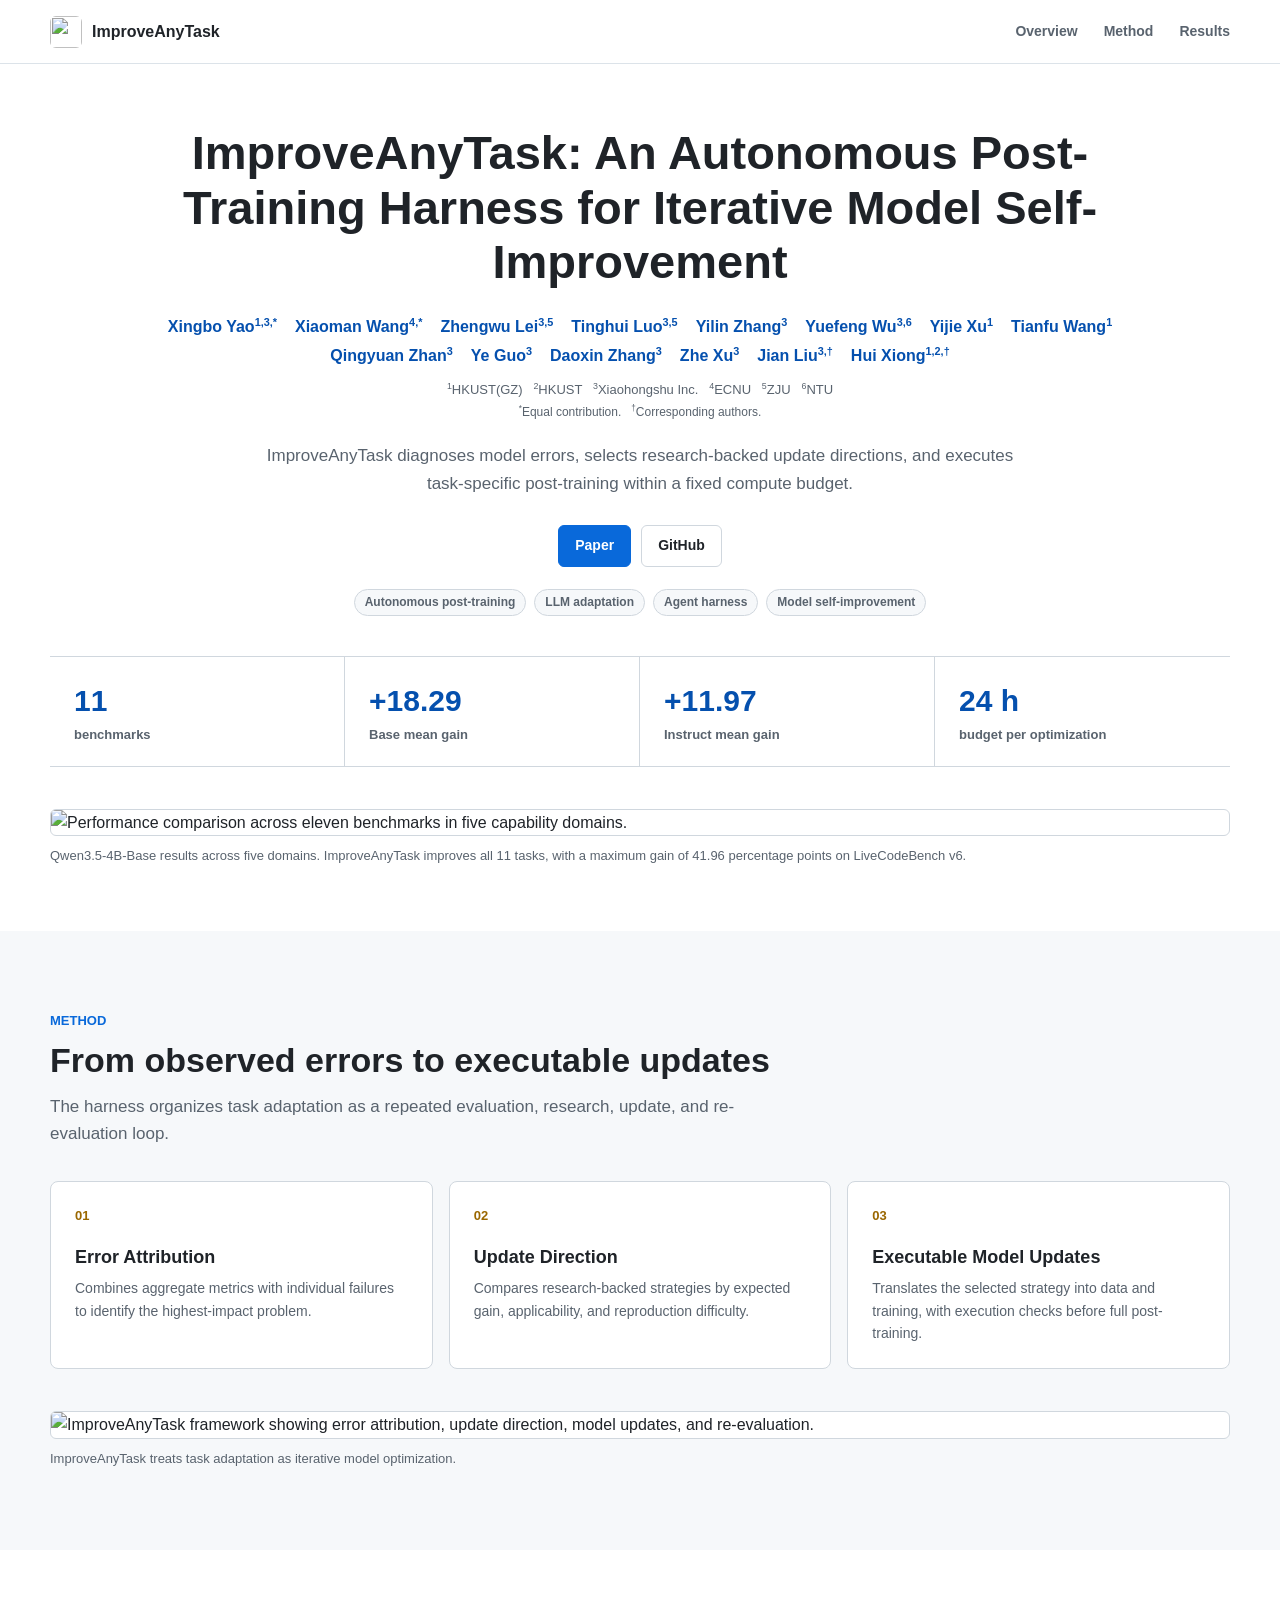
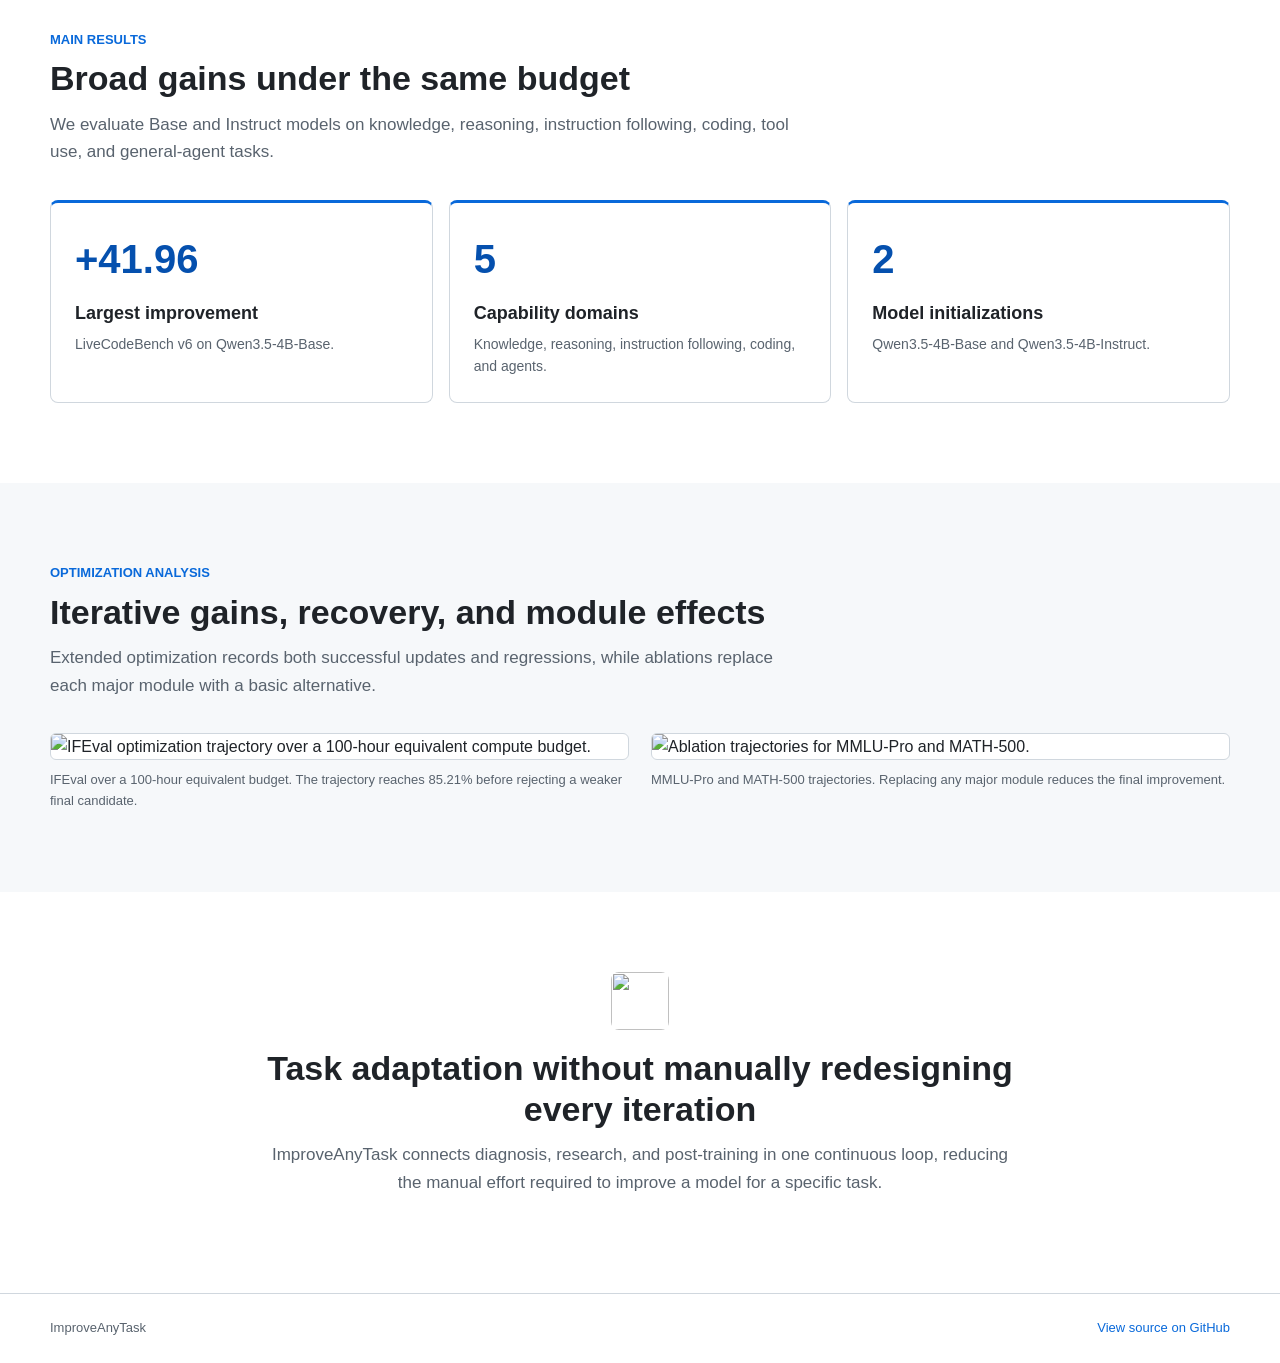
==== index.html @ 7ef72eec "Launch ImproveAnyTask project page" ====
<!doctype html>
<html lang="en">
<head>
  <meta charset="utf-8">
  <meta name="viewport" content="width=device-width, initial-scale=1">
  <meta name="description" content="ImproveAnyTask is an autonomous post-training harness that iteratively diagnoses errors, selects research-backed strategies, and improves LLM task performance.">
  <meta name="keywords" content="ImproveAnyTask, autonomous post-training, model self-improvement, agent harness, LLM adaptation, data curation, task-specific fine-tuning, error attribution, AI agents">
  <meta name="robots" content="index,follow">
  <link rel="canonical" href="https://improveanytask.github.io/">
  <meta property="og:type" content="website">
  <meta property="og:title" content="ImproveAnyTask: An Autonomous Post-Training Harness">
  <meta property="og:description" content="Iterative error attribution, research-backed strategy selection, and executable model updates for task-specific LLM improvement.">
  <meta property="og:url" content="https://improveanytask.github.io/">
  <meta property="og:image" content="https://improveanytask.github.io/assets/teaser.png">
  <meta name="twitter:card" content="summary_large_image">
  <meta name="citation_title" content="ImproveAnyTask: An Autonomous Post-Training Harness for Iterative Model Self-Improvement">
  <meta name="citation_author" content="Xingbo Yao">
  <meta name="citation_author" content="Xiaoman Wang">
  <meta name="citation_author" content="Zhengwu Lei">
  <meta name="citation_author" content="Tinghui Luo">
  <meta name="citation_author" content="Yilin Zhang">
  <meta name="citation_author" content="Yuefeng Wu">
  <meta name="citation_author" content="Yijie Xu">
  <meta name="citation_author" content="Tianfu Wang">
  <meta name="citation_author" content="Qingyuan Zhan">
  <meta name="citation_author" content="Ye Guo">
  <meta name="citation_author" content="Daoxin Zhang">
  <meta name="citation_author" content="Zhe Xu">
  <meta name="citation_author" content="Jian Liu">
  <meta name="citation_author" content="Hui Xiong">
  <meta name="citation_publication_date" content="2026">
  <meta name="citation_pdf_url" content="https://arxiv.org/">
  <title>ImproveAnyTask</title>
  <link rel="icon" href="assets/logo.png">
  <link rel="stylesheet" href="styles.css">
  <script type="application/ld+json">
  {
    "@context": "https://schema.org",
    "@type": "ScholarlyArticle",
    "headline": "ImproveAnyTask: An Autonomous Post-Training Harness for Iterative Model Self-Improvement",
    "description": "An autonomous post-training harness that iteratively diagnoses model errors, selects research-backed update directions, and executes task-specific model updates under a fixed compute budget.",
    "datePublished": "2026",
    "keywords": ["autonomous post-training", "model self-improvement", "LLM adaptation", "agent harness", "error attribution", "data curation"],
    "author": [
      {"@type":"Person","name":"Xingbo Yao"},
      {"@type":"Person","name":"Xiaoman Wang"},
      {"@type":"Person","name":"Zhengwu Lei"},
      {"@type":"Person","name":"Tinghui Luo"},
      {"@type":"Person","name":"Yilin Zhang"},
      {"@type":"Person","name":"Yuefeng Wu"},
      {"@type":"Person","name":"Yijie Xu"},
      {"@type":"Person","name":"Tianfu Wang"},
      {"@type":"Person","name":"Qingyuan Zhan"},
      {"@type":"Person","name":"Ye Guo"},
      {"@type":"Person","name":"Daoxin Zhang"},
      {"@type":"Person","name":"Zhe Xu"},
      {"@type":"Person","name":"Jian Liu"},
      {"@type":"Person","name":"Hui Xiong"}
    ],
    "url": "https://improveanytask.github.io/",
    "image": "https://improveanytask.github.io/assets/teaser.png"
  }
  </script>
</head>
<body>
  <header class="site-header">
    <a class="brand" href="#top" aria-label="ImproveAnyTask home">
      <img src="assets/logo.png" alt="" width="32" height="32">
      <span>ImproveAnyTask</span>
    </a>
    <nav aria-label="Primary navigation">
      <a href="#overview">Overview</a>
      <a href="#method">Method</a>
      <a href="#results">Results</a>
    </nav>
  </header>

  <main id="top">
    <section class="hero" id="overview">
      <div class="hero-copy">
        <h1>ImproveAnyTask: An Autonomous Post-Training Harness for Iterative Model Self-Improvement</h1>
        <div class="authors" aria-label="Authors">
          <span>Xingbo Yao<sup>1,3,*</sup></span>
          <span>Xiaoman Wang<sup>4,*</sup></span>
          <span>Zhengwu Lei<sup>3,5</sup></span>
          <span>Tinghui Luo<sup>3,5</sup></span>
          <span>Yilin Zhang<sup>3</sup></span>
          <span>Yuefeng Wu<sup>3,6</sup></span>
          <span>Yijie Xu<sup>1</sup></span>
          <span>Tianfu Wang<sup>1</sup></span>
          <span>Qingyuan Zhan<sup>3</sup></span>
          <span>Ye Guo<sup>3</sup></span>
          <span>Daoxin Zhang<sup>3</sup></span>
          <span>Zhe Xu<sup>3</sup></span>
          <span>Jian Liu<sup>3,†</sup></span>
          <span>Hui Xiong<sup>1,2,†</sup></span>
        </div>
        <p class="affiliations">
          <sup>1</sup>HKUST(GZ) &nbsp; <sup>2</sup>HKUST &nbsp; <sup>3</sup>Xiaohongshu Inc. &nbsp;
          <sup>4</sup>ECNU &nbsp; <sup>5</sup>ZJU &nbsp; <sup>6</sup>NTU<br>
          <small><sup>*</sup>Equal contribution. &nbsp; <sup>†</sup>Corresponding authors.</small>
        </p>
        <p class="summary">
          ImproveAnyTask diagnoses model errors, selects research-backed update directions,
          and executes task-specific post-training within a fixed compute budget.
        </p>
        <div class="actions">
          <a class="button primary" href="https://arxiv.org/" rel="noopener">Paper</a>
          <a class="button" href="https://github.com/improveanytask/improveanytask.github.io" rel="noopener">GitHub</a>
        </div>
        <div class="topic-list" aria-label="Research topics">
          <span>Autonomous post-training</span>
          <span>LLM adaptation</span>
          <span>Agent harness</span>
          <span>Model self-improvement</span>
        </div>
      </div>

      <div class="headline-stats" aria-label="Headline results">
        <div><strong>11</strong><span>benchmarks</span></div>
        <div><strong>+18.29</strong><span>Base mean gain</span></div>
        <div><strong>+11.97</strong><span>Instruct mean gain</span></div>
        <div><strong>24 h</strong><span>budget per optimization</span></div>
      </div>

      <figure class="hero-figure">
        <img src="assets/teaser.png" alt="Performance comparison across eleven benchmarks in five capability domains.">
        <figcaption>
          Qwen3.5-4B-Base results across five domains. ImproveAnyTask improves all 11 tasks,
          with a maximum gain of 41.96 percentage points on LiveCodeBench v6.
        </figcaption>
      </figure>
    </section>

    <section id="method" class="section band">
      <div class="section-heading">
        <p class="eyebrow">Method</p>
        <h2>From observed errors to executable updates</h2>
        <p>
          The harness organizes task adaptation as a repeated evaluation, research, update,
          and re-evaluation loop.
        </p>
      </div>

      <div class="steps">
        <article>
          <span class="step-number">01</span>
          <h3>Error Attribution</h3>
          <p>Combines aggregate metrics with individual failures to identify the highest-impact problem.</p>
        </article>
        <article>
          <span class="step-number">02</span>
          <h3>Update Direction</h3>
          <p>Compares research-backed strategies by expected gain, applicability, and reproduction difficulty.</p>
        </article>
        <article>
          <span class="step-number">03</span>
          <h3>Executable Model Updates</h3>
          <p>Translates the selected strategy into data and training, with execution checks before full post-training.</p>
        </article>
      </div>

      <figure class="wide-figure">
        <img src="assets/framework.png" alt="ImproveAnyTask framework showing error attribution, update direction, model updates, and re-evaluation.">
        <figcaption>ImproveAnyTask treats task adaptation as iterative model optimization.</figcaption>
      </figure>
    </section>

    <section id="results" class="section">
      <div class="section-heading">
        <p class="eyebrow">Main results</p>
        <h2>Broad gains under the same budget</h2>
        <p>
          We evaluate Base and Instruct models on knowledge, reasoning, instruction following,
          coding, tool use, and general-agent tasks.
        </p>
      </div>

      <div class="result-grid">
        <article>
          <strong>+41.96</strong>
          <h3>Largest improvement</h3>
          <p>LiveCodeBench v6 on Qwen3.5-4B-Base.</p>
        </article>
        <article>
          <strong>5</strong>
          <h3>Capability domains</h3>
          <p>Knowledge, reasoning, instruction following, coding, and agents.</p>
        </article>
        <article>
          <strong>2</strong>
          <h3>Model initializations</h3>
          <p>Qwen3.5-4B-Base and Qwen3.5-4B-Instruct.</p>
        </article>
      </div>
    </section>

    <section id="analysis" class="section band">
      <div class="section-heading">
        <p class="eyebrow">Optimization analysis</p>
        <h2>Iterative gains, recovery, and module effects</h2>
        <p>
          Extended optimization records both successful updates and regressions, while ablations
          replace each major module with a basic alternative.
        </p>
      </div>

      <div class="analysis-grid">
        <figure>
          <img src="assets/ifeval-trajectory.png" alt="IFEval optimization trajectory over a 100-hour equivalent compute budget.">
          <figcaption>
            IFEval over a 100-hour equivalent budget. The trajectory reaches 85.21% before rejecting a weaker final candidate.
          </figcaption>
        </figure>
        <figure>
          <img src="assets/ablation.png" alt="Ablation trajectories for MMLU-Pro and MATH-500.">
          <figcaption>
            MMLU-Pro and MATH-500 trajectories. Replacing any major module reduces the final improvement.
          </figcaption>
        </figure>
      </div>
    </section>

    <section class="section closing">
      <img src="assets/logo.png" alt="" width="58" height="58">
      <h2>Task adaptation without manually redesigning every iteration</h2>
      <p>
        ImproveAnyTask connects diagnosis, research, and post-training in one continuous loop,
        reducing the manual effort required to improve a model for a specific task.
      </p>
    </section>
  </main>

  <footer>
    <span>ImproveAnyTask</span>
    <a href="https://github.com/improveanytask/improveanytask.github.io">View source on GitHub</a>
  </footer>
</body>
</html>
---- styles.css ----
:root {
  color-scheme: light;
  --ink: #1f2328;
  --muted: #59636e;
  --line: #d0d7de;
  --soft: #f6f8fa;
  --blue: #0969da;
  --blue-dark: #0550ae;
  --gold: #9a6700;
  --white: #ffffff;
  --page: 1180px;
}

* {
  box-sizing: border-box;
}

html {
  scroll-behavior: smooth;
}

body {
  margin: 0;
  color: var(--ink);
  background: var(--white);
  font-family: -apple-system, BlinkMacSystemFont, "Segoe UI", Helvetica, Arial, sans-serif;
  font-size: 16px;
  line-height: 1.6;
}

a {
  color: inherit;
}

img {
  display: block;
  max-width: 100%;
}

.site-header {
  position: sticky;
  top: 0;
  z-index: 20;
  display: flex;
  align-items: center;
  justify-content: space-between;
  min-height: 64px;
  padding: 10px max(24px, calc((100vw - var(--page)) / 2));
  border-bottom: 1px solid rgba(217, 224, 231, 0.9);
  background: rgba(255, 255, 255, 0.96);
  backdrop-filter: blur(12px);
}

.brand {
  display: inline-flex;
  align-items: center;
  gap: 10px;
  color: var(--ink);
  font-weight: 760;
  text-decoration: none;
}

.brand img {
  border-radius: 6px;
}

nav {
  display: flex;
  gap: 26px;
}

nav a {
  color: var(--muted);
  font-size: 14px;
  font-weight: 650;
  text-decoration: none;
}

nav a:hover,
nav a:focus-visible {
  color: var(--blue);
}

.hero,
.section {
  width: min(var(--page), calc(100% - 48px));
  margin: 0 auto;
}

.hero {
  padding: 62px 0 64px;
}

.hero-copy {
  max-width: 1040px;
  margin: 0 auto;
  text-align: center;
}

.eyebrow {
  margin: 0 0 8px;
  color: var(--blue);
  font-size: 13px;
  font-weight: 800;
  text-transform: uppercase;
}

h1,
h2,
h3,
p {
  margin-top: 0;
}

h1 {
  max-width: 1030px;
  margin: 0 auto 24px;
  font-size: 47px;
  line-height: 1.16;
}

.summary {
  max-width: 780px;
  margin-right: auto;
  margin-left: auto;
  color: var(--muted);
  font-size: 17px;
}

.authors {
  display: flex;
  flex-wrap: wrap;
  justify-content: center;
  gap: 4px 18px;
  max-width: 1000px;
  margin: 0 auto 10px;
  color: var(--blue-dark);
  font-size: 16px;
  font-weight: 600;
}

.authors sup,
.affiliations sup {
  font-size: 0.68em;
}

.affiliations {
  margin-bottom: 20px;
  color: var(--muted);
  font-size: 13px;
}

.affiliations small {
  font-size: 12px;
}

.actions {
  justify-content: center;
  display: flex;
  flex-wrap: wrap;
  gap: 10px;
  margin: 28px 0 44px;
}

.button {
  display: inline-flex;
  align-items: center;
  min-height: 42px;
  padding: 8px 16px;
  border: 1px solid var(--line);
  border-radius: 6px;
  font-size: 14px;
  font-weight: 750;
  text-decoration: none;
}

.button.primary {
  border-color: var(--blue);
  color: var(--white);
  background: var(--blue);
}

.button.primary:hover,
.button.primary:focus-visible {
  border-color: var(--blue-dark);
  background: var(--blue-dark);
}

.topic-list {
  display: flex;
  flex-wrap: wrap;
  justify-content: center;
  gap: 8px;
  margin: -22px 0 40px;
}

.topic-list span {
  padding: 3px 10px;
  border: 1px solid var(--line);
  border-radius: 999px;
  color: var(--muted);
  background: var(--soft);
  font-size: 12px;
  font-weight: 600;
}

.headline-stats {
  display: grid;
  grid-template-columns: repeat(4, minmax(0, 1fr));
  border-top: 1px solid var(--line);
  border-bottom: 1px solid var(--line);
}

.headline-stats div {
  padding: 20px 24px;
  border-right: 1px solid var(--line);
}

.headline-stats div:last-child {
  border-right: 0;
}

.headline-stats strong,
.headline-stats span {
  display: block;
}

.headline-stats strong {
  color: var(--blue-dark);
  font-size: 30px;
}

.headline-stats span {
  color: var(--muted);
  font-size: 13px;
  font-weight: 650;
}

figure {
  margin: 0;
}

.hero-figure,
.wide-figure {
  margin-top: 42px;
}

.hero-figure img,
.wide-figure img,
.analysis-grid img {
  width: 100%;
  border: 1px solid var(--line);
  border-radius: 6px;
  background: var(--white);
}

figcaption {
  margin-top: 10px;
  color: var(--muted);
  font-size: 13px;
}

.band {
  position: relative;
}

.band::before {
  position: absolute;
  z-index: -1;
  inset: 0 calc(50% - 50vw);
  background: var(--soft);
  content: "";
}

.section {
  padding: 80px 0;
}

.section-heading {
  max-width: 760px;
  margin-bottom: 34px;
}

h2 {
  margin-bottom: 12px;
  font-size: 34px;
  line-height: 1.2;
}

.section-heading > p:last-child,
.closing p {
  color: var(--muted);
  font-size: 17px;
}

.steps,
.result-grid {
  display: grid;
  grid-template-columns: repeat(3, minmax(0, 1fr));
  gap: 16px;
}

.steps article,
.result-grid article {
  padding: 24px;
  border: 1px solid var(--line);
  border-radius: 8px;
  background: var(--white);
}

.step-number {
  display: block;
  margin-bottom: 18px;
  color: var(--gold);
  font-size: 13px;
  font-weight: 850;
}

h3 {
  margin-bottom: 8px;
  font-size: 18px;
  line-height: 1.35;
}

.steps p,
.result-grid p {
  margin-bottom: 0;
  color: var(--muted);
  font-size: 14px;
}

.result-grid article {
  border-top: 3px solid var(--blue);
}

.result-grid strong {
  display: block;
  margin-bottom: 10px;
  color: var(--blue-dark);
  font-size: 40px;
}

.analysis-grid {
  display: grid;
  grid-template-columns: repeat(2, minmax(0, 1fr));
  gap: 22px;
}

.analysis-grid figure {
  min-width: 0;
}

.closing {
  max-width: 760px;
  text-align: center;
}

.closing img {
  margin: 0 auto 18px;
  border-radius: 8px;
}

footer {
  display: flex;
  justify-content: space-between;
  gap: 20px;
  padding: 24px max(24px, calc((100vw - var(--page)) / 2));
  border-top: 1px solid var(--line);
  color: var(--muted);
  font-size: 13px;
}

footer a {
  color: var(--blue);
  text-decoration: none;
}

@media (max-width: 820px) {
  .site-header {
    align-items: flex-start;
  }

  nav {
    gap: 14px;
  }

  .hero,
  .section {
    width: min(100% - 30px, var(--page));
  }

  .hero {
    padding-top: 52px;
  }

  h1 {
    font-size: 38px;
  }

  .headline-stats {
    grid-template-columns: repeat(2, minmax(0, 1fr));
  }

  .headline-stats div:nth-child(2) {
    border-right: 0;
  }

  .headline-stats div:nth-child(-n + 2) {
    border-bottom: 1px solid var(--line);
  }

  .steps,
  .result-grid,
  .analysis-grid {
    grid-template-columns: 1fr;
  }
}

@media (max-width: 560px) {
  .site-header {
    min-height: 58px;
  }

  nav a:nth-child(2) {
    display: none;
  }

  h1 {
    font-size: 31px;
  }

  h2 {
    font-size: 28px;
  }

  .authors {
    gap: 3px 12px;
    font-size: 14px;
  }

  .headline-stats div {
    padding: 16px;
  }

  footer {
    flex-direction: column;
  }
}
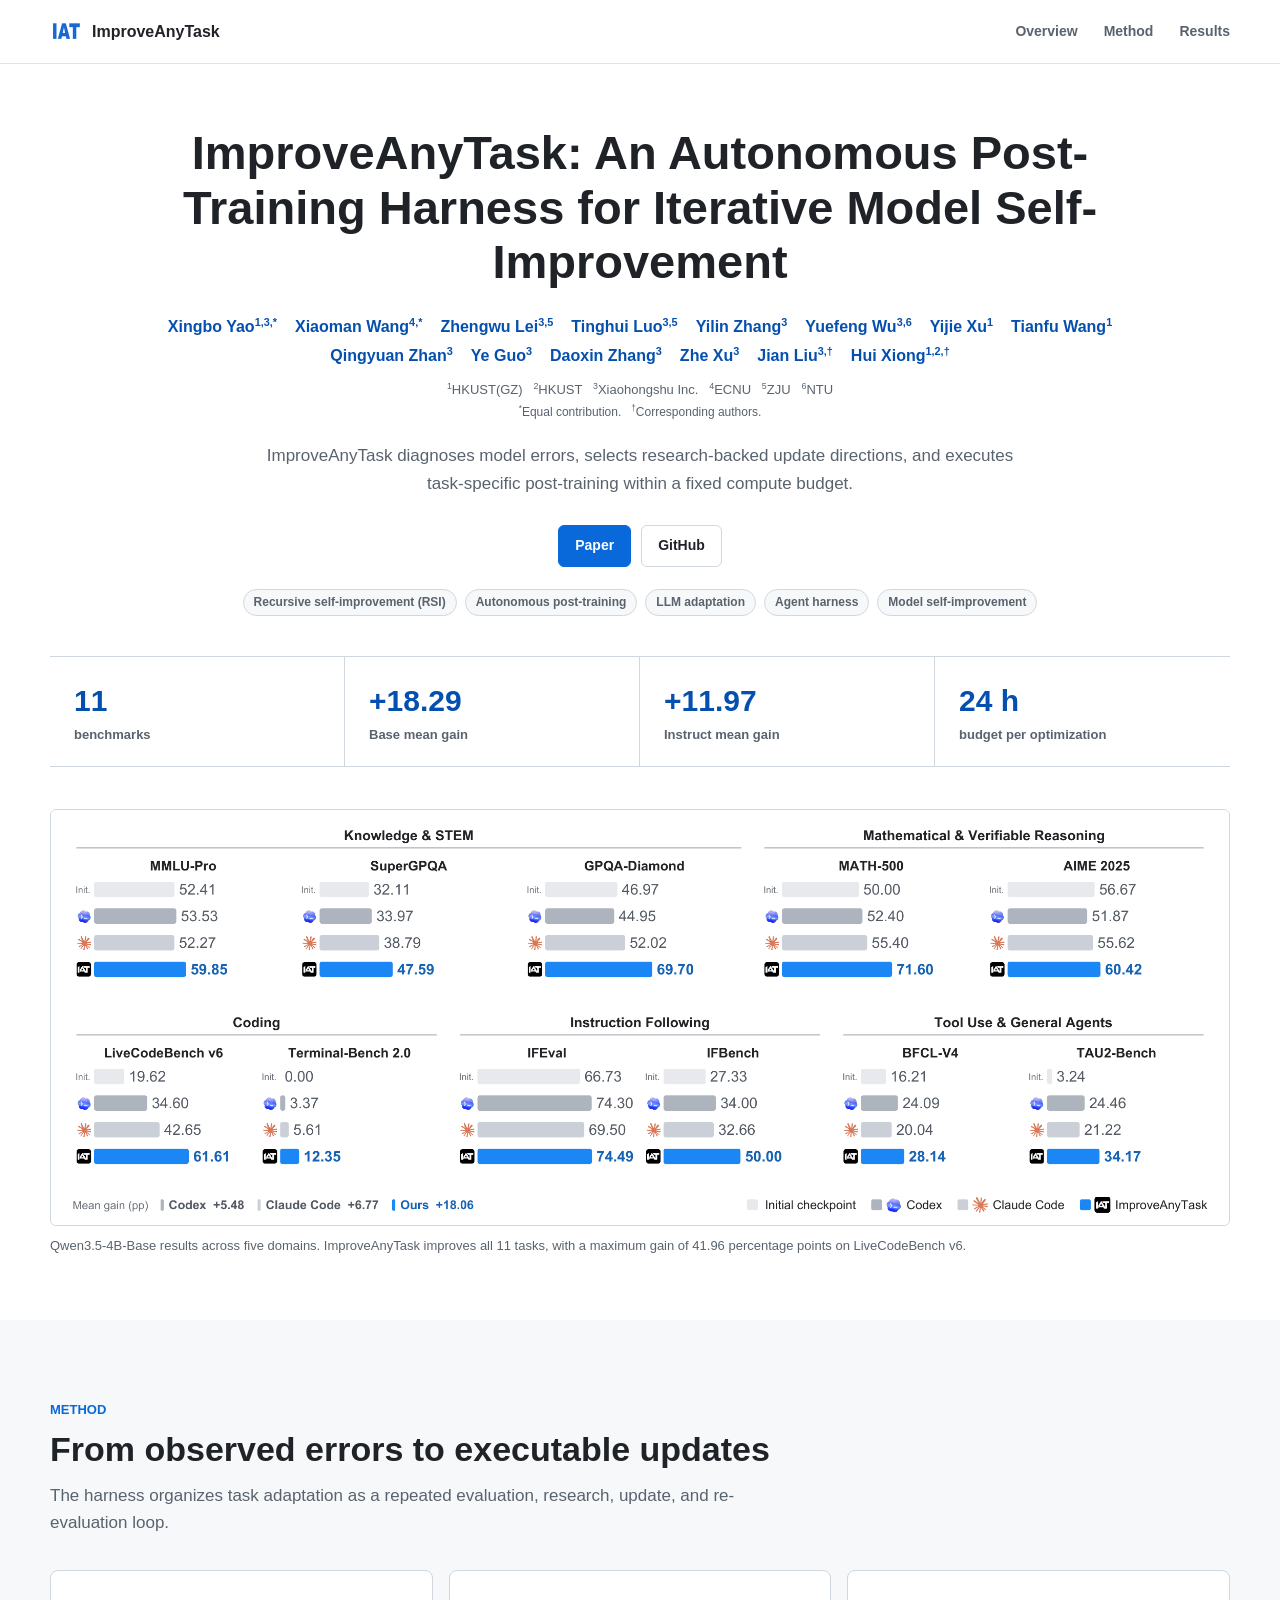
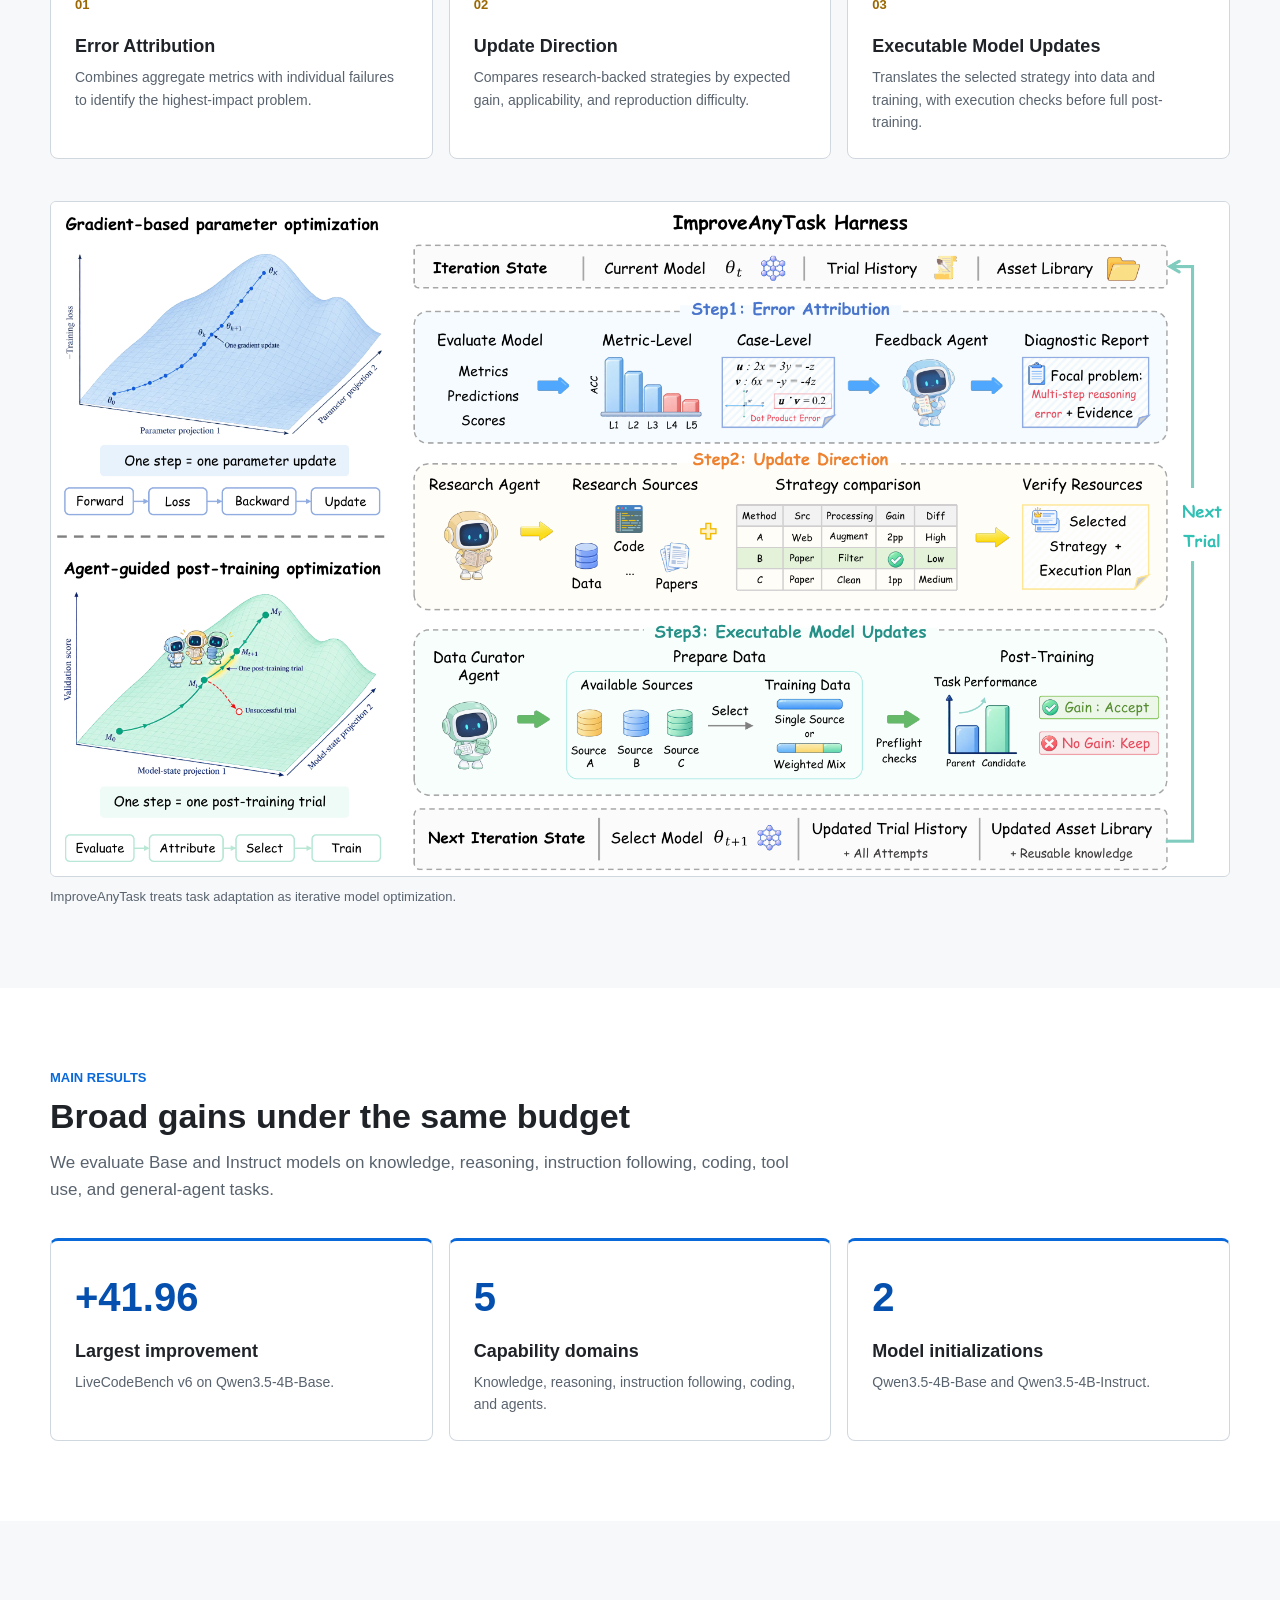
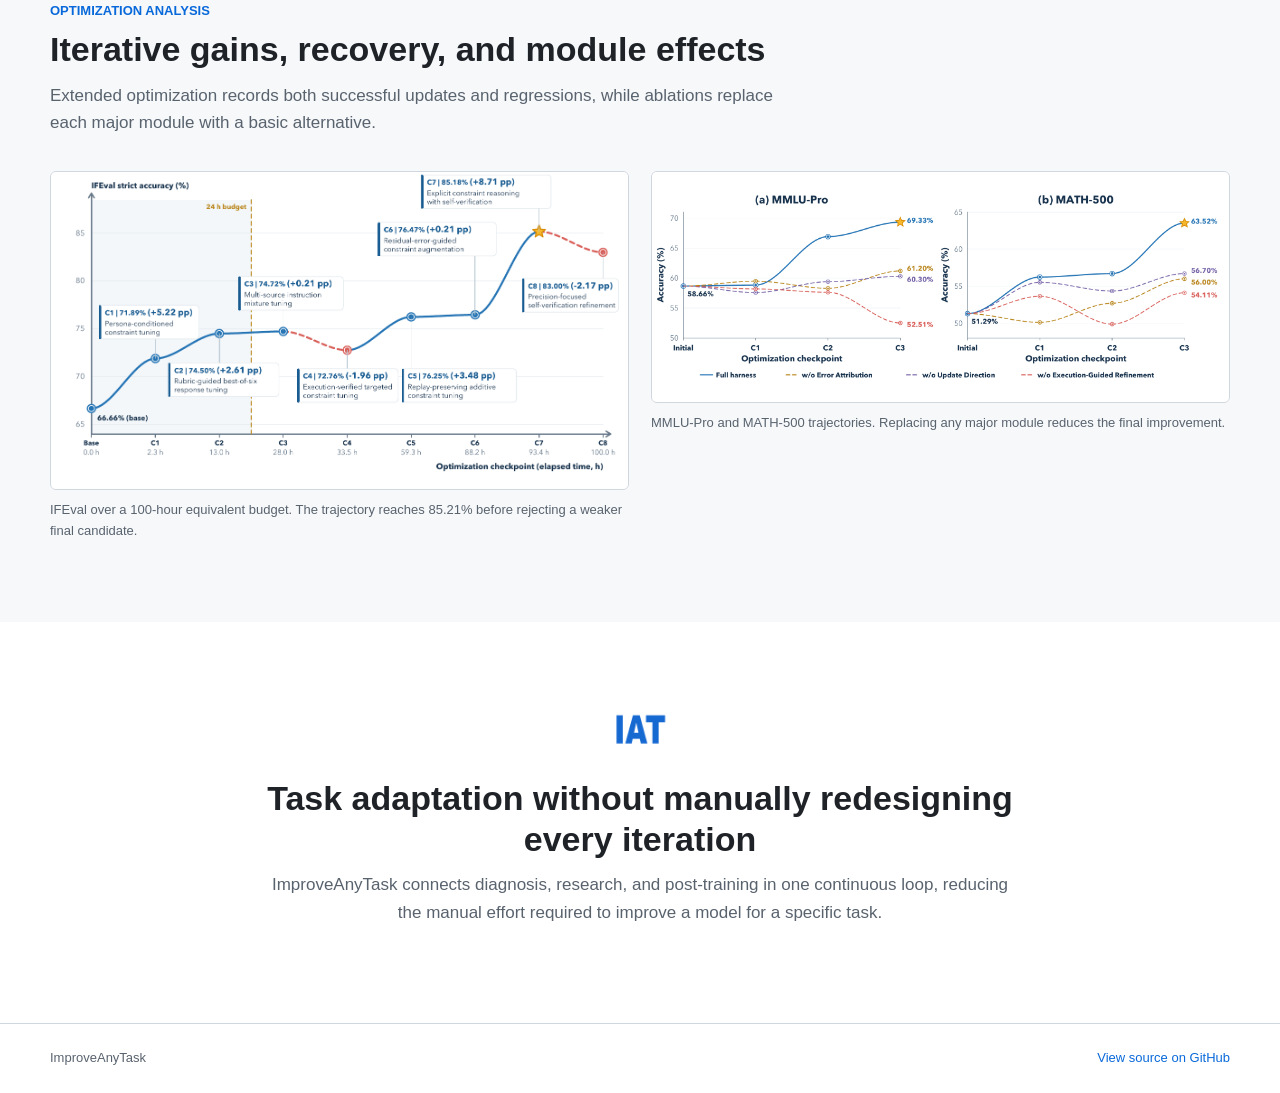
==== commit 1bf7d3ad: "Add recursive self-improvement keywords" ====
--- a/index.html
+++ b/index.html
@@ -3,13 +3,13 @@
 <head>
   <meta charset="utf-8">
   <meta name="viewport" content="width=device-width, initial-scale=1">
-  <meta name="description" content="ImproveAnyTask is an autonomous post-training harness that iteratively diagnoses errors, selects research-backed strategies, and improves LLM task performance.">
-  <meta name="keywords" content="ImproveAnyTask, autonomous post-training, model self-improvement, agent harness, LLM adaptation, data curation, task-specific fine-tuning, error attribution, AI agents">
+  <meta name="description" content="ImproveAnyTask is an autonomous post-training harness for iterative and recursive self-improvement of LLMs through error attribution, research-backed strategy selection, and executable model updates.">
+  <meta name="keywords" content="ImproveAnyTask, recursive self-improvement, RSI, recursive model self-improvement, iterative model self-improvement, self-evolving AI, autonomous model improvement, autonomous post-training, model self-improvement, agent harness, LLM adaptation, data curation, task-specific fine-tuning, error attribution, AI agents">
   <meta name="robots" content="index,follow">
   <link rel="canonical" href="https://improveanytask.github.io/">
   <meta property="og:type" content="website">
   <meta property="og:title" content="ImproveAnyTask: An Autonomous Post-Training Harness">
-  <meta property="og:description" content="Iterative error attribution, research-backed strategy selection, and executable model updates for task-specific LLM improvement.">
+  <meta property="og:description" content="An autonomous post-training harness for iterative and recursive self-improvement of LLMs through error attribution, research-backed strategy selection, and executable model updates.">
   <meta property="og:url" content="https://improveanytask.github.io/">
   <meta property="og:image" content="https://improveanytask.github.io/assets/teaser.png">
   <meta name="twitter:card" content="summary_large_image">
@@ -38,9 +38,9 @@
     "@context": "https://schema.org",
     "@type": "ScholarlyArticle",
     "headline": "ImproveAnyTask: An Autonomous Post-Training Harness for Iterative Model Self-Improvement",
-    "description": "An autonomous post-training harness that iteratively diagnoses model errors, selects research-backed update directions, and executes task-specific model updates under a fixed compute budget.",
+    "description": "An autonomous post-training harness for iterative and recursive self-improvement of LLMs through error attribution, research-backed update directions, and executable model updates under a fixed compute budget.",
     "datePublished": "2026",
-    "keywords": ["autonomous post-training", "model self-improvement", "LLM adaptation", "agent harness", "error attribution", "data curation"],
+    "keywords": ["recursive self-improvement", "RSI", "recursive model self-improvement", "iterative model self-improvement", "self-evolving AI", "autonomous model improvement", "autonomous post-training", "LLM adaptation", "agent harness", "error attribution", "data curation"],
     "author": [
       {"@type":"Person","name":"Xingbo Yao"},
       {"@type":"Person","name":"Xiaoman Wang"},
@@ -109,6 +109,7 @@
           <a class="button" href="https://github.com/improveanytask/improveanytask.github.io" rel="noopener">GitHub</a>
         </div>
         <div class="topic-list" aria-label="Research topics">
+          <span>Recursive self-improvement (RSI)</span>
           <span>Autonomous post-training</span>
           <span>LLM adaptation</span>
           <span>Agent harness</span>
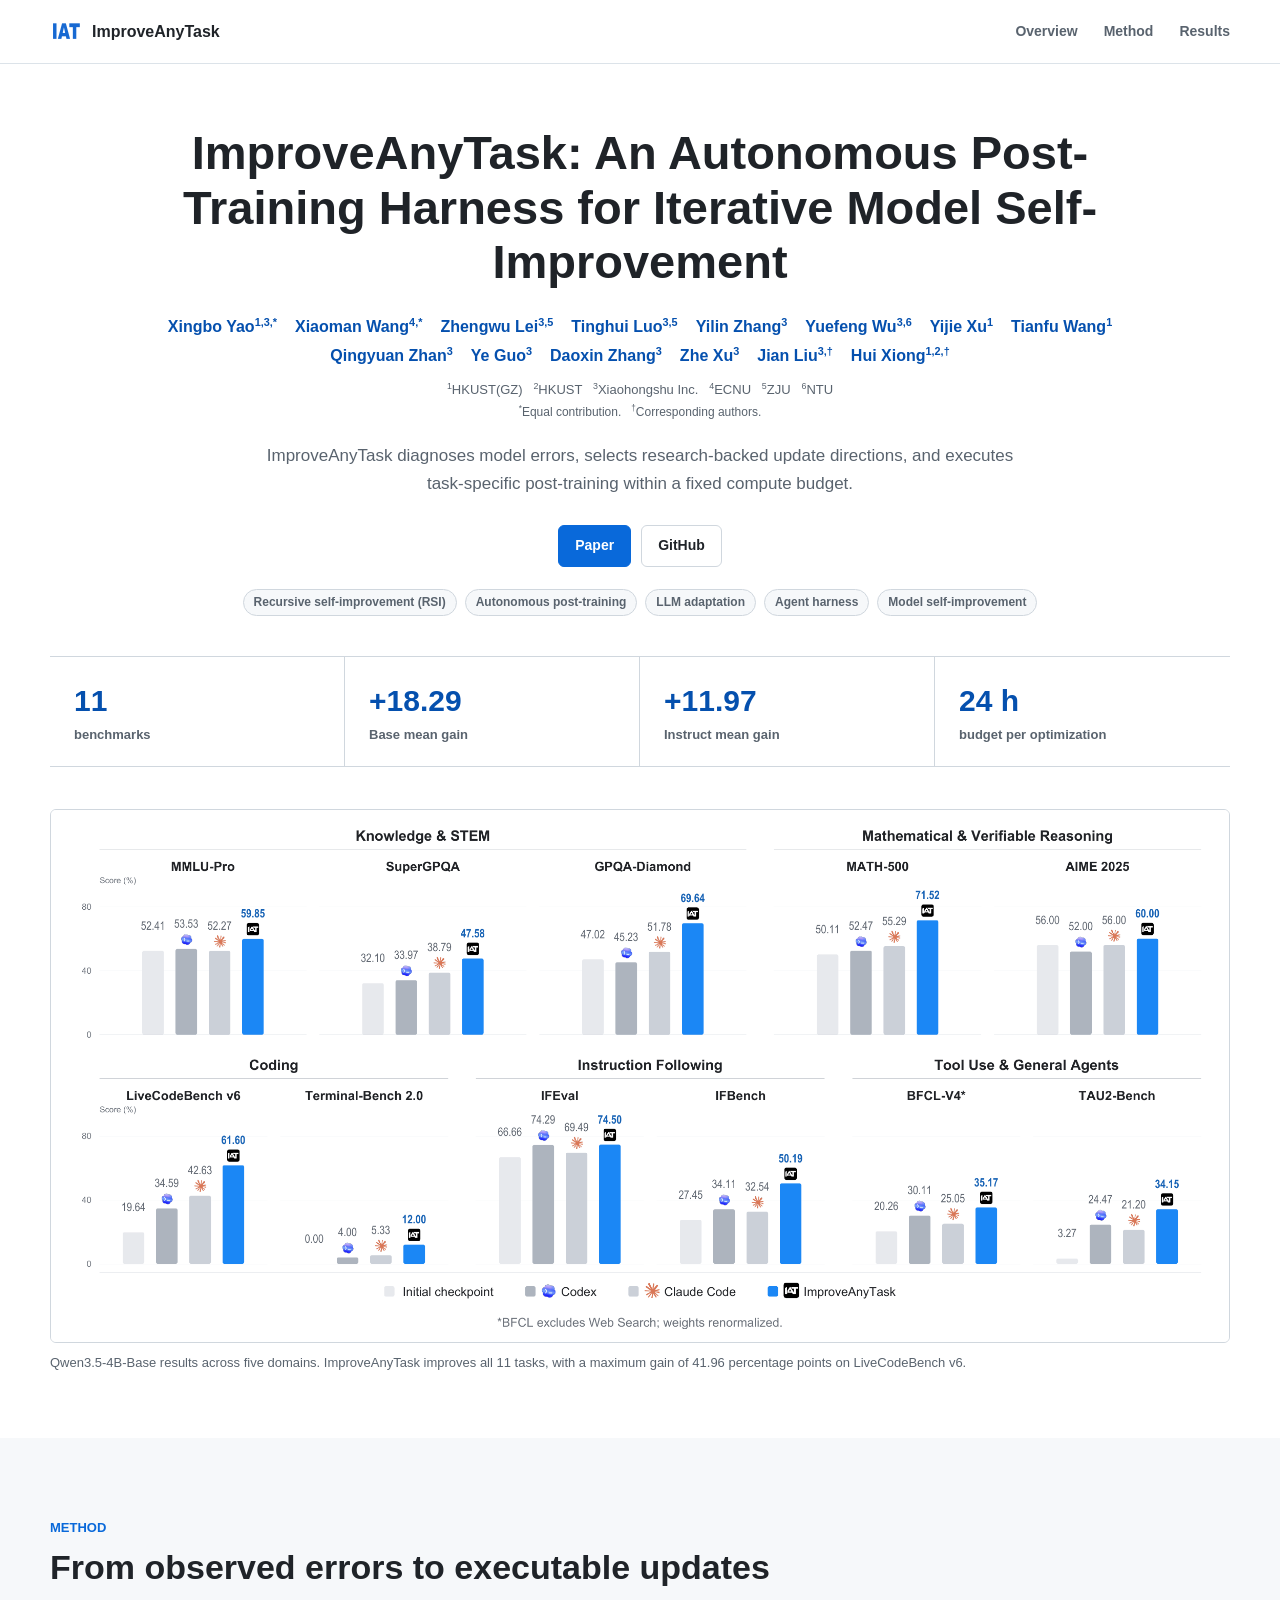
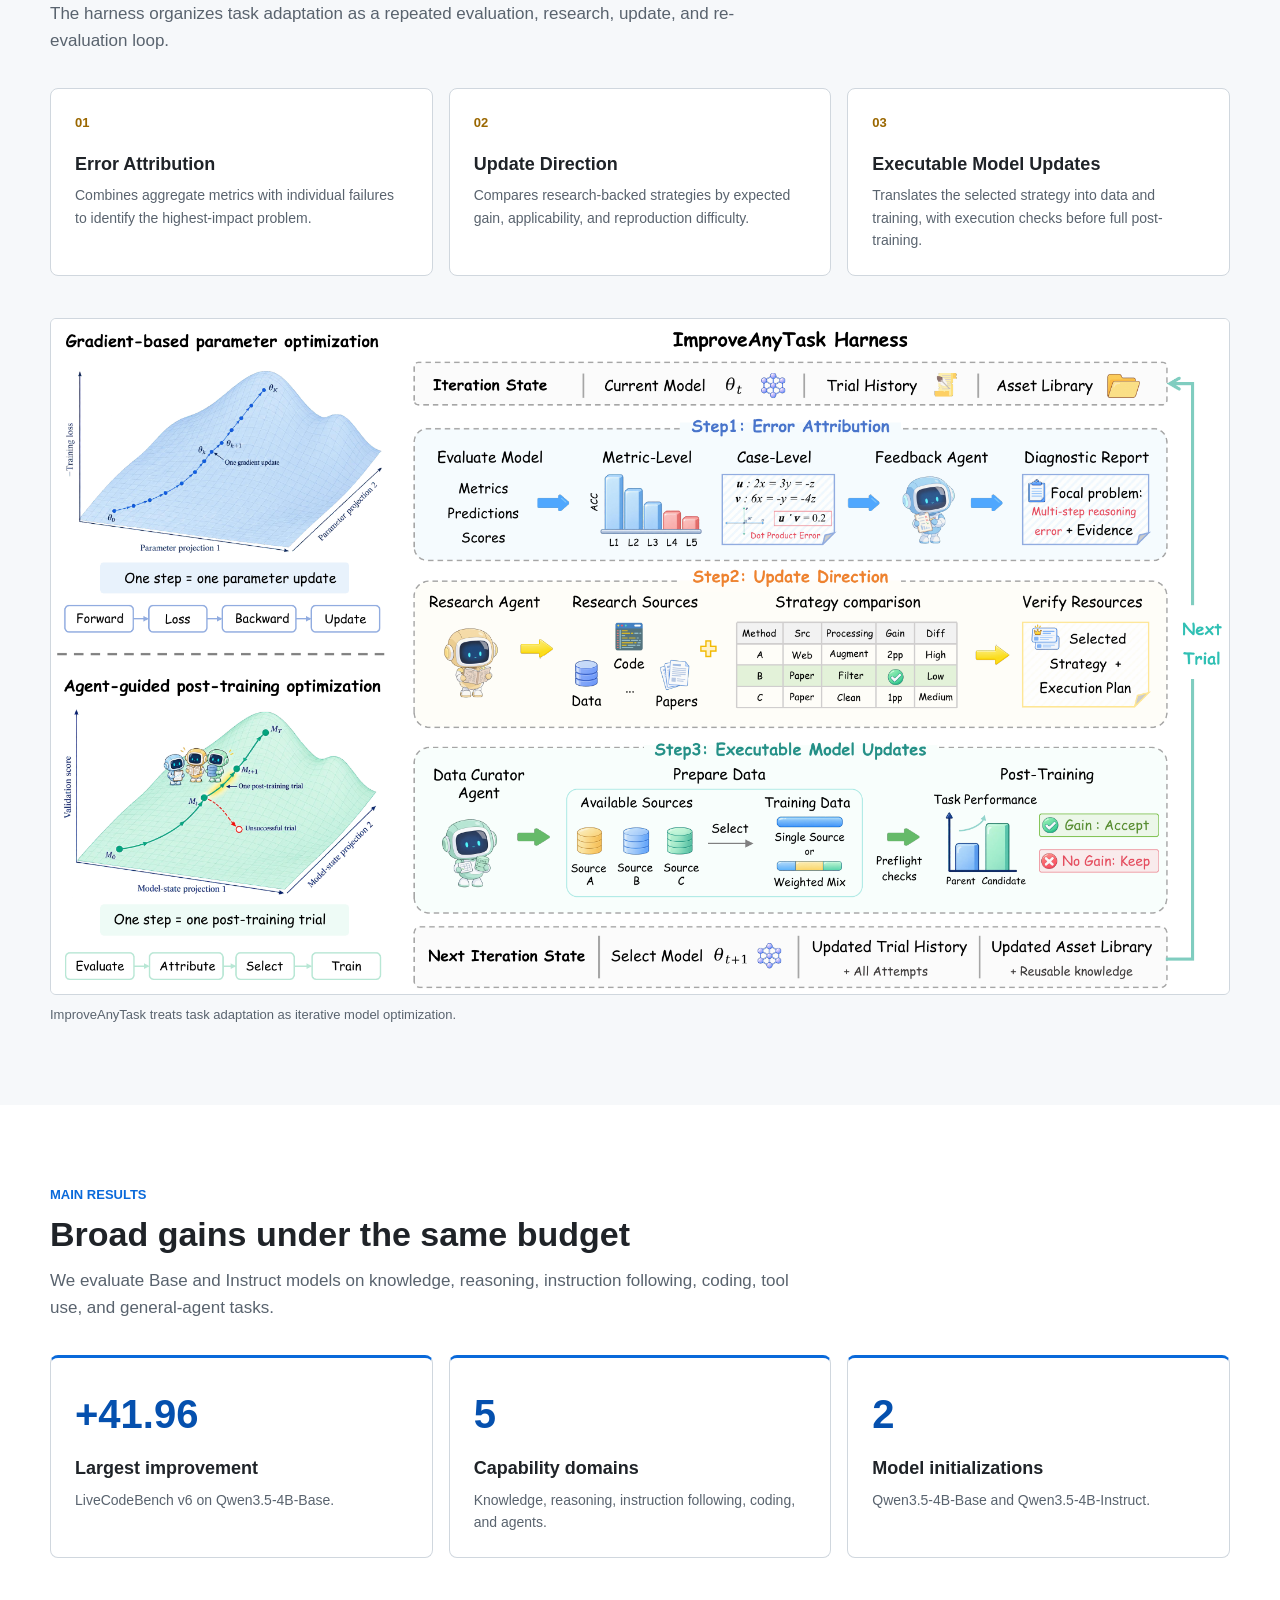
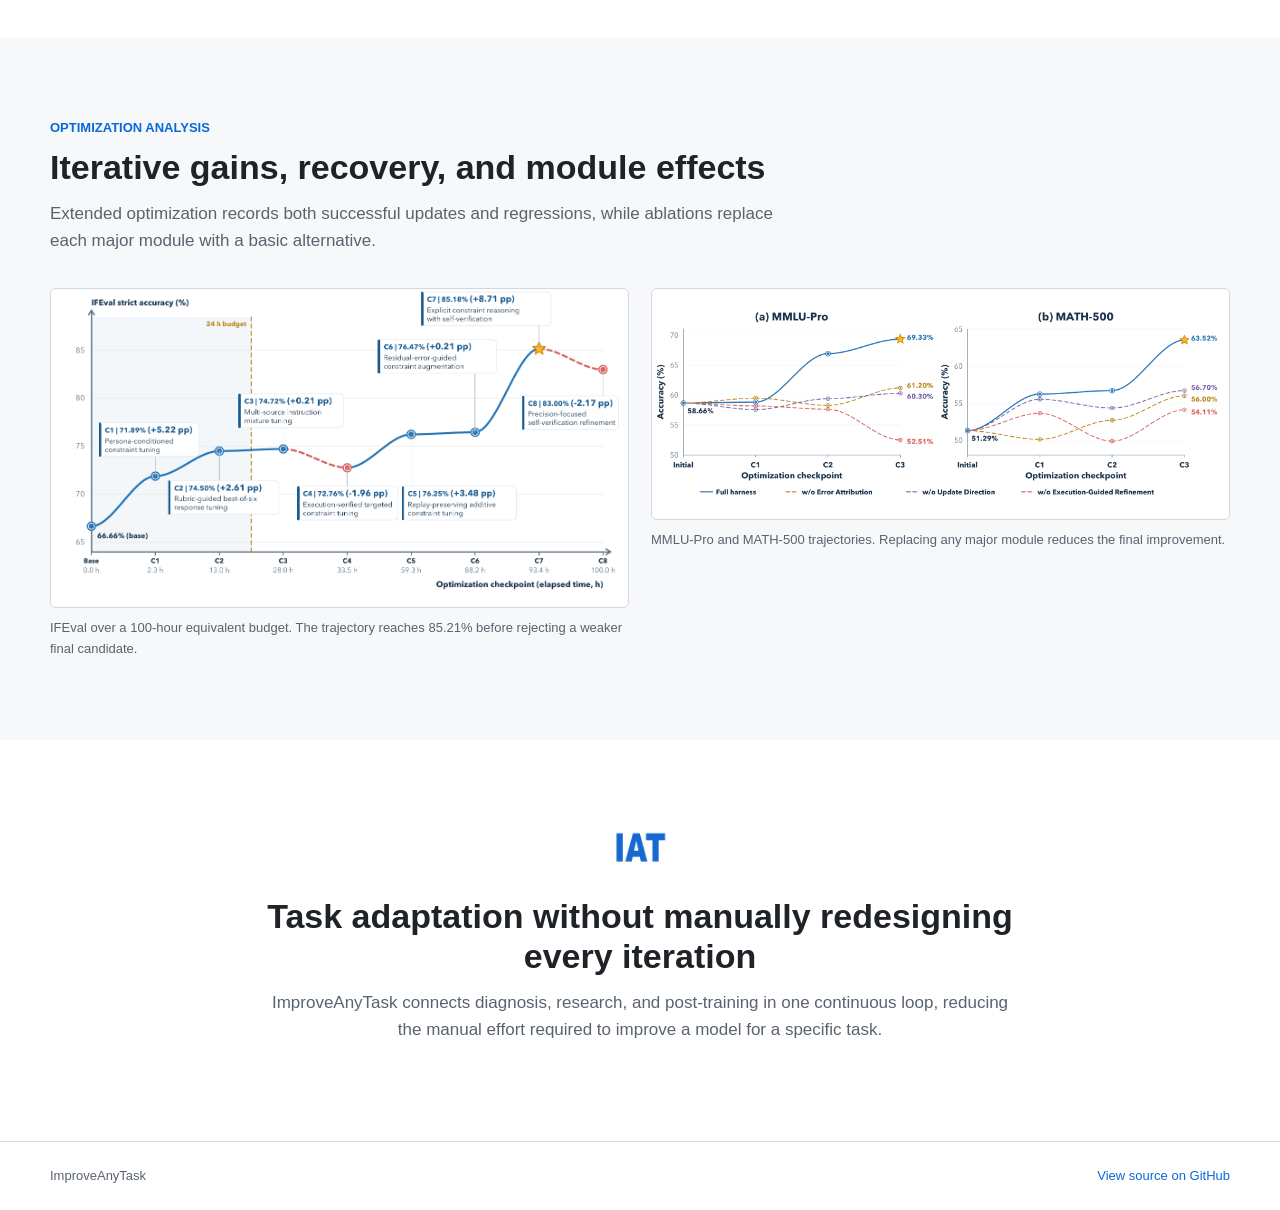
==== commit 41c59a62: "Use final paper teaser on project page" ====
--- a/index.html
+++ b/index.html
@@ -11,7 +11,7 @@
   <meta property="og:title" content="ImproveAnyTask: An Autonomous Post-Training Harness">
   <meta property="og:description" content="An autonomous post-training harness for iterative and recursive self-improvement of LLMs through error attribution, research-backed strategy selection, and executable model updates.">
   <meta property="og:url" content="https://improveanytask.github.io/">
-  <meta property="og:image" content="https://improveanytask.github.io/assets/teaser.png">
+  <meta property="og:image" content="https://improveanytask.github.io/assets/teaser-paper-final.png">
   <meta name="twitter:card" content="summary_large_image">
   <meta name="citation_title" content="ImproveAnyTask: An Autonomous Post-Training Harness for Iterative Model Self-Improvement">
   <meta name="citation_author" content="Xingbo Yao">
@@ -58,7 +58,7 @@
       {"@type":"Person","name":"Hui Xiong"}
     ],
     "url": "https://improveanytask.github.io/",
-    "image": "https://improveanytask.github.io/assets/teaser.png"
+    "image": "https://improveanytask.github.io/assets/teaser-paper-final.png"
   }
   </script>
 </head>
@@ -125,7 +125,7 @@
       </div>
 
       <figure class="hero-figure">
-        <img src="assets/teaser.png" alt="Performance comparison across eleven benchmarks in five capability domains.">
+        <img src="assets/teaser-paper-final.png" alt="Performance comparison across eleven benchmarks in five capability domains.">
         <figcaption>
           Qwen3.5-4B-Base results across five domains. ImproveAnyTask improves all 11 tasks,
           with a maximum gain of 41.96 percentage points on LiveCodeBench v6.
